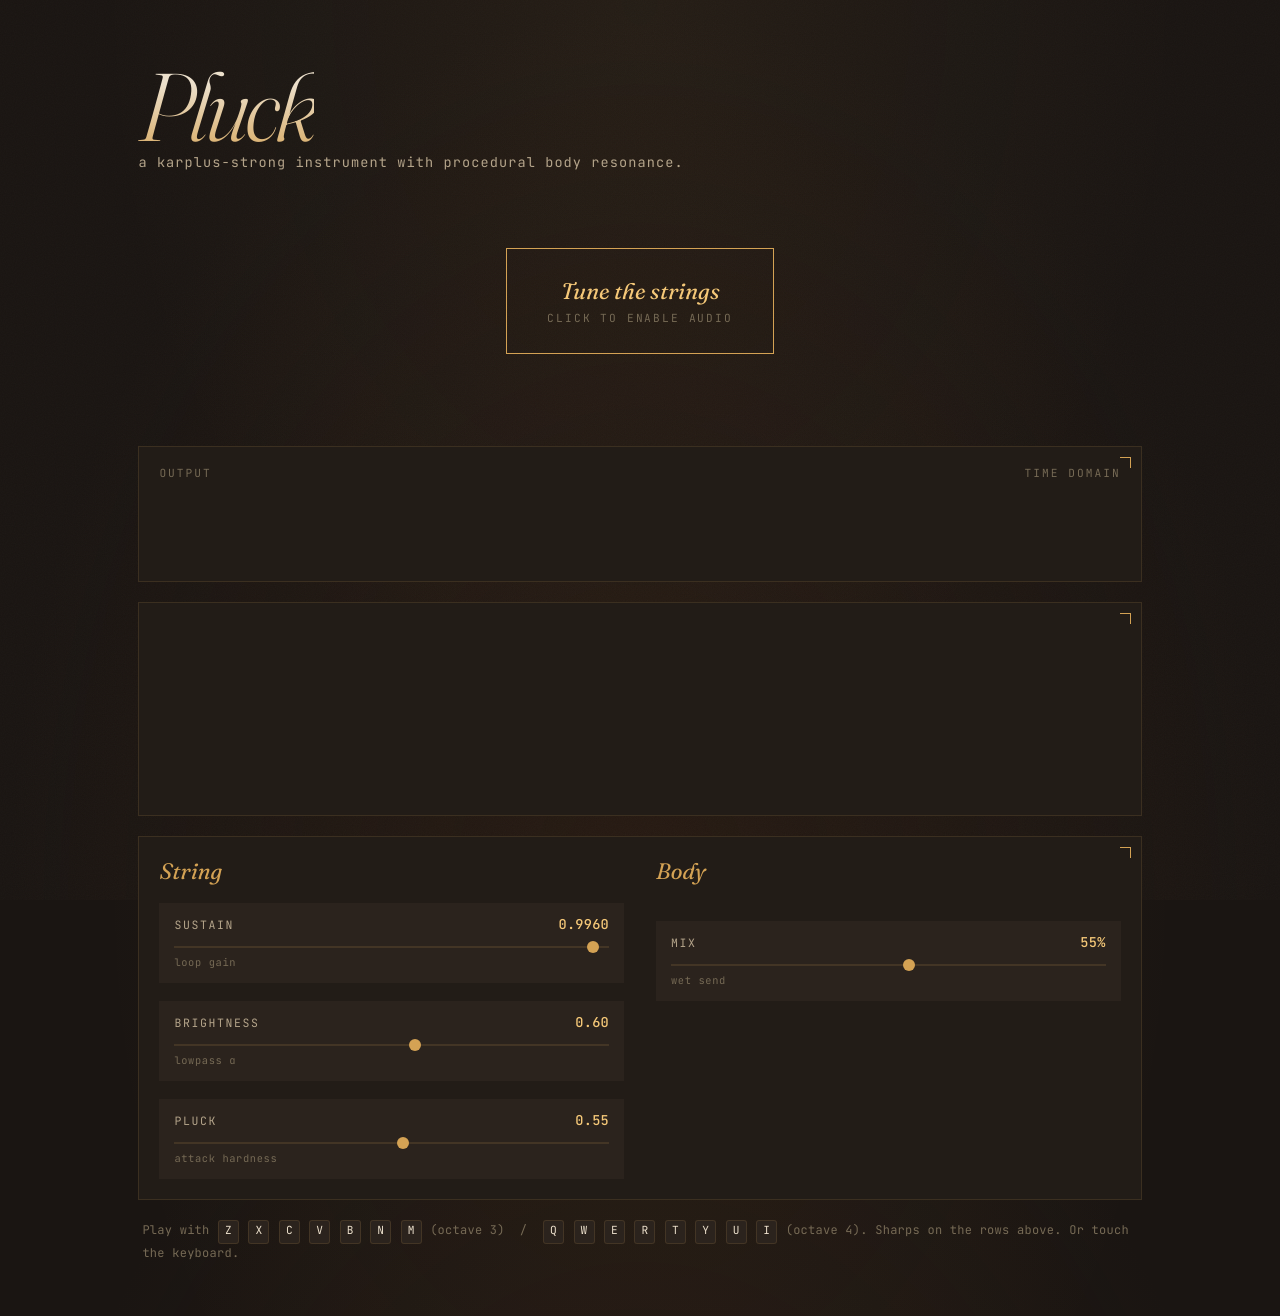
==== index.html @ 89f581f5 "Initial commit: Pluck Karplus-Strong instrument Includes the playable instrument (index.html), the b" ====
<!doctype html>
<html lang="en">
<head>
  <meta charset="utf-8">
  <meta name="viewport" content="width=device-width, initial-scale=1">
  <title>Pluck — a Karplus-Strong instrument</title>

  <link rel="preconnect" href="https://fonts.googleapis.com">
  <link rel="preconnect" href="https://fonts.gstatic.com" crossorigin>
  <link href="https://fonts.googleapis.com/css2?family=Fraunces:ital,opsz,wght@0,9..144,300..900;1,9..144,300..900&family=JetBrains+Mono:wght@400;500;700&display=swap" rel="stylesheet">

  <link rel="stylesheet" href="styles.css">
</head>
<body>

  <div class="scene">

    <header class="masthead">
      <h1 class="title">
        <span class="title-word">Pluck</span>
      </h1>
      <p class="tagline">A Karplus-Strong instrument with procedural body resonance.</p>
    </header>

    <section class="start-overlay" id="startOverlay">
      <button class="start-button" id="startButton">
        <span class="start-label">Tune the strings</span>
        <span class="start-hint">click to enable audio</span>
      </button>
    </section>

    <main class="stage" id="stage" hidden>

      <section class="panel visualizer-panel">
        <div class="panel-legend"><span>Output</span><span>time domain</span></div>
        <canvas class="waveform" id="waveform" aria-hidden="true"></canvas>
      </section>

      <section class="panel keyboard-panel" aria-label="Keyboard">
        <div class="keyboard" id="keyboard"></div>
      </section>

      <section class="panel controls-panel">

        <div class="knob-column">
          <div class="knob-title">String</div>

          <label class="knob">
            <span class="knob-name">Sustain</span>
            <input type="range" id="damping" min="0.85" max="0.9995" step="0.0005" value="0.996">
            <span class="knob-readout" id="dampingReadout">0.9960</span>
            <span class="knob-foot">loop gain</span>
          </label>

          <label class="knob">
            <span class="knob-name">Brightness</span>
            <input type="range" id="brightness" min="0.1" max="1.0" step="0.01" value="0.6">
            <span class="knob-readout" id="brightnessReadout">0.60</span>
            <span class="knob-foot">lowpass α</span>
          </label>

          <label class="knob">
            <span class="knob-name">Pluck</span>
            <input type="range" id="pluck" min="0.05" max="1.0" step="0.01" value="0.55">
            <span class="knob-readout" id="pluckReadout">0.55</span>
            <span class="knob-foot">attack hardness</span>
          </label>
        </div>

        <div class="knob-column">
          <div class="knob-title">Body</div>

          <div class="body-options" id="bodyOptions"></div>

          <label class="knob">
            <span class="knob-name">Mix</span>
            <input type="range" id="mix" min="0" max="1" step="0.01" value="0.55">
            <span class="knob-readout" id="mixReadout">55%</span>
            <span class="knob-foot">wet send</span>
          </label>
        </div>

      </section>

      <footer class="help">
        <p>
          Play with <kbd>Z</kbd> <kbd>X</kbd> <kbd>C</kbd> <kbd>V</kbd> <kbd>B</kbd> <kbd>N</kbd> <kbd>M</kbd>
          (octave 3) &nbsp;/&nbsp;
          <kbd>Q</kbd> <kbd>W</kbd> <kbd>E</kbd> <kbd>R</kbd> <kbd>T</kbd> <kbd>Y</kbd> <kbd>U</kbd> <kbd>I</kbd>
          (octave 4). Sharps on the rows above. Or touch the keyboard.
        </p>
      </footer>

    </main>

  </div>

  <script src="instrument.js" defer></script>
</body>
</html>
---- styles.css ----
/* ── Design tokens ──────────────────────────────────────────────────── */
:root {
  --bg-0: #1a1512;         /* page background */
  --bg-1: #221c17;         /* panels */
  --bg-2: #2b231d;         /* elevated surfaces */
  --line: rgba(212, 162, 84, 0.14);
  --ink-0: #ece0cc;        /* primary text */
  --ink-1: #b4a48a;        /* secondary text */
  --ink-2: #766a55;        /* tertiary text */
  --brass: #d4a254;        /* accent */
  --brass-glow: #f5c878;   /* active/highlight */
  --white-key: #ece0cc;
  --white-key-active: #f5c878;
  --black-key: #2b231d;
  --black-key-active: #d4a254;

  --serif: 'Fraunces', 'Iowan Old Style', 'Palatino', serif;
  --mono: 'JetBrains Mono', ui-monospace, 'SF Mono', Menlo, monospace;
}

/* ── Base ───────────────────────────────────────────────────────────── */
* { box-sizing: border-box; }
html, body { height: 100%; }

body {
  margin: 0;
  background:
    radial-gradient(ellipse at top, rgba(212, 162, 84, 0.06), transparent 60%),
    radial-gradient(ellipse at bottom, rgba(70, 40, 20, 0.3), transparent 70%),
    var(--bg-0);
  color: var(--ink-0);
  font-family: var(--mono);
  font-size: 13px;
  letter-spacing: 0.02em;
  -webkit-font-smoothing: antialiased;
  text-rendering: geometricPrecision;
}

/* Subtle film-grain noise overlay for texture */
body::before {
  content: '';
  position: fixed;
  inset: 0;
  pointer-events: none;
  z-index: 1;
  opacity: 0.035;
  background-image: url("data:image/svg+xml;utf8,<svg xmlns='http://www.w3.org/2000/svg' width='160' height='160'><filter id='n'><feTurbulence type='fractalNoise' baseFrequency='0.9' numOctaves='2' stitchTiles='stitch'/></filter><rect width='100%25' height='100%25' filter='url(%23n)' opacity='0.8'/></svg>");
}

.scene {
  position: relative;
  z-index: 2;
  max-width: 1080px;
  margin: 0 auto;
  padding: clamp(24px, 5vw, 64px) clamp(16px, 3vw, 40px) 48px;
  display: flex;
  flex-direction: column;
  gap: 28px;
}

/* ── Masthead ───────────────────────────────────────────────────────── */
.masthead {
  display: flex;
  flex-direction: column;
  gap: 4px;
}
.title {
  font-family: var(--serif);
  font-weight: 300;
  font-style: italic;
  font-size: clamp(3.5rem, 10vw, 6rem);
  line-height: 0.9;
  margin: 0;
  color: var(--ink-0);
  letter-spacing: -0.04em;
}
.title-word {
  background: linear-gradient(180deg, var(--ink-0) 30%, var(--brass) 100%);
  -webkit-background-clip: text;
          background-clip: text;
  color: transparent;
}
.tagline {
  margin: 0;
  color: var(--ink-1);
  font-size: 0.85rem;
  letter-spacing: 0.08em;
  text-transform: lowercase;
}

/* ── Start overlay ──────────────────────────────────────────────────── */
.start-overlay {
  display: flex;
  justify-content: center;
  padding: 48px 0 64px;
}
.start-button {
  appearance: none;
  background: transparent;
  border: 1px solid var(--brass);
  color: var(--ink-0);
  padding: 28px 40px;
  cursor: pointer;
  font-family: inherit;
  font-size: 0.95rem;
  letter-spacing: 0.12em;
  text-transform: uppercase;
  display: flex;
  flex-direction: column;
  gap: 6px;
  align-items: center;
  transition: background-color 140ms ease, box-shadow 140ms ease, transform 140ms ease;
}
.start-button:hover {
  background: rgba(212, 162, 84, 0.08);
  box-shadow: 0 0 0 4px rgba(212, 162, 84, 0.08);
  transform: translateY(-1px);
}
.start-label {
  font-family: var(--serif);
  font-style: italic;
  font-weight: 400;
  font-size: 1.4rem;
  letter-spacing: 0;
  text-transform: none;
  color: var(--brass-glow);
}
.start-hint { color: var(--ink-2); font-size: 0.7rem; }

/* ── Panels ─────────────────────────────────────────────────────────── */
.stage {
  display: grid;
  gap: 20px;
  grid-template-columns: 1fr;
}

.panel {
  background: var(--bg-1);
  border: 1px solid var(--line);
  padding: 20px;
  position: relative;
}
.panel::before {
  /* Hairline accent in the top-right corner */
  content: '';
  position: absolute;
  top: 10px;
  right: 10px;
  width: 10px;
  height: 10px;
  border-top: 1px solid var(--brass);
  border-right: 1px solid var(--brass);
}

.panel-legend {
  display: flex;
  justify-content: space-between;
  color: var(--ink-2);
  font-size: 0.7rem;
  letter-spacing: 0.18em;
  text-transform: uppercase;
  margin-bottom: 10px;
}

/* ── Visualizer ─────────────────────────────────────────────────────── */
.visualizer-panel { padding-bottom: 10px; }
.waveform {
  display: block;
  width: 100%;
  height: 80px;
}

/* ── Keyboard ───────────────────────────────────────────────────────── */
.keyboard-panel { padding: 16px; }
.keyboard {
  position: relative;
  height: 180px;
  user-select: none;
  touch-action: none;
}
.keys-white {
  display: flex;
  height: 100%;
  /* No gap: percentage widths must sum to 100% for black-key alignment.
     Separation between white keys comes from a right-side hairline. */
}
.keys-black {
  position: absolute;
  inset: 0;
  pointer-events: none;
  height: 62%;
}
.keys-black .key { pointer-events: auto; }

.key {
  appearance: none;
  border: none;
  cursor: pointer;
  display: flex;
  flex-direction: column;
  justify-content: flex-end;
  align-items: center;
  padding: 0 0 10px;
  gap: 4px;
  font-family: var(--mono);
  font-size: 0.7rem;
  letter-spacing: 0.04em;
  transition: background-color 80ms ease, transform 60ms ease;
}
.key-white {
  background: var(--white-key);
  color: var(--ink-2);
  border-radius: 0 0 3px 3px;
  border-right: 1px solid rgba(70, 40, 20, 0.18);
  box-shadow:
    inset 0 -3px 0 rgba(70, 40, 20, 0.25),
    inset 0 1px 0 rgba(255, 240, 220, 0.6);
}
.key-white:last-child { border-right: none; }
.key-white.is-active {
  background: var(--white-key-active);
  color: #3a2a0f;
  box-shadow:
    inset 0 -2px 0 rgba(70, 40, 20, 0.35),
    0 0 22px rgba(245, 200, 120, 0.35);
  transform: translateY(1px);
}
.key-black {
  position: absolute;
  top: 0;
  background: var(--black-key);
  color: var(--ink-1);
  border-radius: 0 0 3px 3px;
  height: 100%;
  box-shadow:
    inset 0 -4px 0 rgba(0, 0, 0, 0.5),
    inset 0 1px 0 rgba(255, 220, 180, 0.12),
    0 3px 6px rgba(0, 0, 0, 0.35);
  font-size: 0.62rem;
}
.key-black.is-active {
  background: var(--black-key-active);
  color: #2b231d;
  box-shadow:
    inset 0 -2px 0 rgba(0, 0, 0, 0.4),
    0 0 18px rgba(212, 162, 84, 0.5);
  transform: translateY(1px);
}

.key-label {
  font-weight: 500;
  opacity: 0.9;
}
.key-note {
  font-size: 0.6rem;
  opacity: 0.55;
  font-family: var(--serif);
  font-style: italic;
}

/* ── Controls ───────────────────────────────────────────────────────── */
.controls-panel {
  display: grid;
  grid-template-columns: 1fr 1fr;
  gap: 32px;
}
@media (max-width: 640px) {
  .controls-panel { grid-template-columns: 1fr; }
}

.knob-column {
  display: flex;
  flex-direction: column;
  gap: 18px;
}
.knob-title {
  font-family: var(--serif);
  font-style: italic;
  font-size: 1.4rem;
  color: var(--brass);
  letter-spacing: 0;
}

.knob {
  display: grid;
  grid-template-columns: 1fr auto;
  grid-template-areas:
    "name    readout"
    "slider  slider"
    "foot    foot";
  align-items: baseline;
  gap: 4px 8px;
  padding: 12px 14px;
  background: var(--bg-2);
  border: 1px solid transparent;
  transition: border-color 140ms ease;
}
.knob:focus-within { border-color: var(--brass); }

.knob-name {
  grid-area: name;
  font-size: 0.72rem;
  letter-spacing: 0.14em;
  text-transform: uppercase;
  color: var(--ink-1);
}
.knob-readout {
  grid-area: readout;
  font-family: var(--mono);
  font-weight: 500;
  color: var(--brass-glow);
  font-size: 0.85rem;
}
.knob-foot {
  grid-area: foot;
  font-size: 0.65rem;
  color: var(--ink-2);
  letter-spacing: 0.06em;
}

/* Range input */
.knob input[type="range"] {
  grid-area: slider;
  -webkit-appearance: none;
  appearance: none;
  width: 100%;
  height: 2px;
  background: var(--line);
  outline: none;
  margin: 8px 0 4px;
}
.knob input[type="range"]::-webkit-slider-thumb {
  -webkit-appearance: none;
  appearance: none;
  width: 12px;
  height: 12px;
  border-radius: 50%;
  background: var(--brass);
  cursor: grab;
  box-shadow: 0 0 0 0 rgba(245, 200, 120, 0.0);
  transition: box-shadow 120ms ease, background-color 120ms ease;
}
.knob input[type="range"]::-webkit-slider-thumb:hover {
  background: var(--brass-glow);
  box-shadow: 0 0 0 6px rgba(212, 162, 84, 0.12);
}
.knob input[type="range"]::-webkit-slider-thumb:active { cursor: grabbing; }
.knob input[type="range"]::-moz-range-thumb {
  width: 12px;
  height: 12px;
  border: none;
  border-radius: 50%;
  background: var(--brass);
  cursor: grab;
}

/* Body preset buttons */
.body-options {
  display: grid;
  grid-template-columns: 1fr 1fr;
  gap: 6px;
}
.body-option {
  appearance: none;
  background: var(--bg-2);
  border: 1px solid var(--line);
  color: var(--ink-1);
  padding: 12px 10px;
  cursor: pointer;
  font-family: var(--mono);
  font-size: 0.75rem;
  letter-spacing: 0.04em;
  text-align: left;
  transition: border-color 140ms ease, color 140ms ease, background-color 140ms ease;
}
.body-option:hover {
  color: var(--ink-0);
  border-color: rgba(212, 162, 84, 0.4);
}
.body-option.is-selected {
  background: rgba(212, 162, 84, 0.08);
  color: var(--brass-glow);
  border-color: var(--brass);
}

/* ── Help footer ────────────────────────────────────────────────────── */
.help {
  color: var(--ink-2);
  font-size: 0.75rem;
  line-height: 1.6;
  padding: 0 4px;
}
.help p { margin: 0 0 4px; }

kbd {
  display: inline-block;
  font-family: var(--mono);
  font-size: 0.7rem;
  padding: 2px 6px;
  color: var(--ink-0);
  background: var(--bg-2);
  border: 1px solid var(--line);
  border-radius: 3px;
  margin: 0 1px;
}
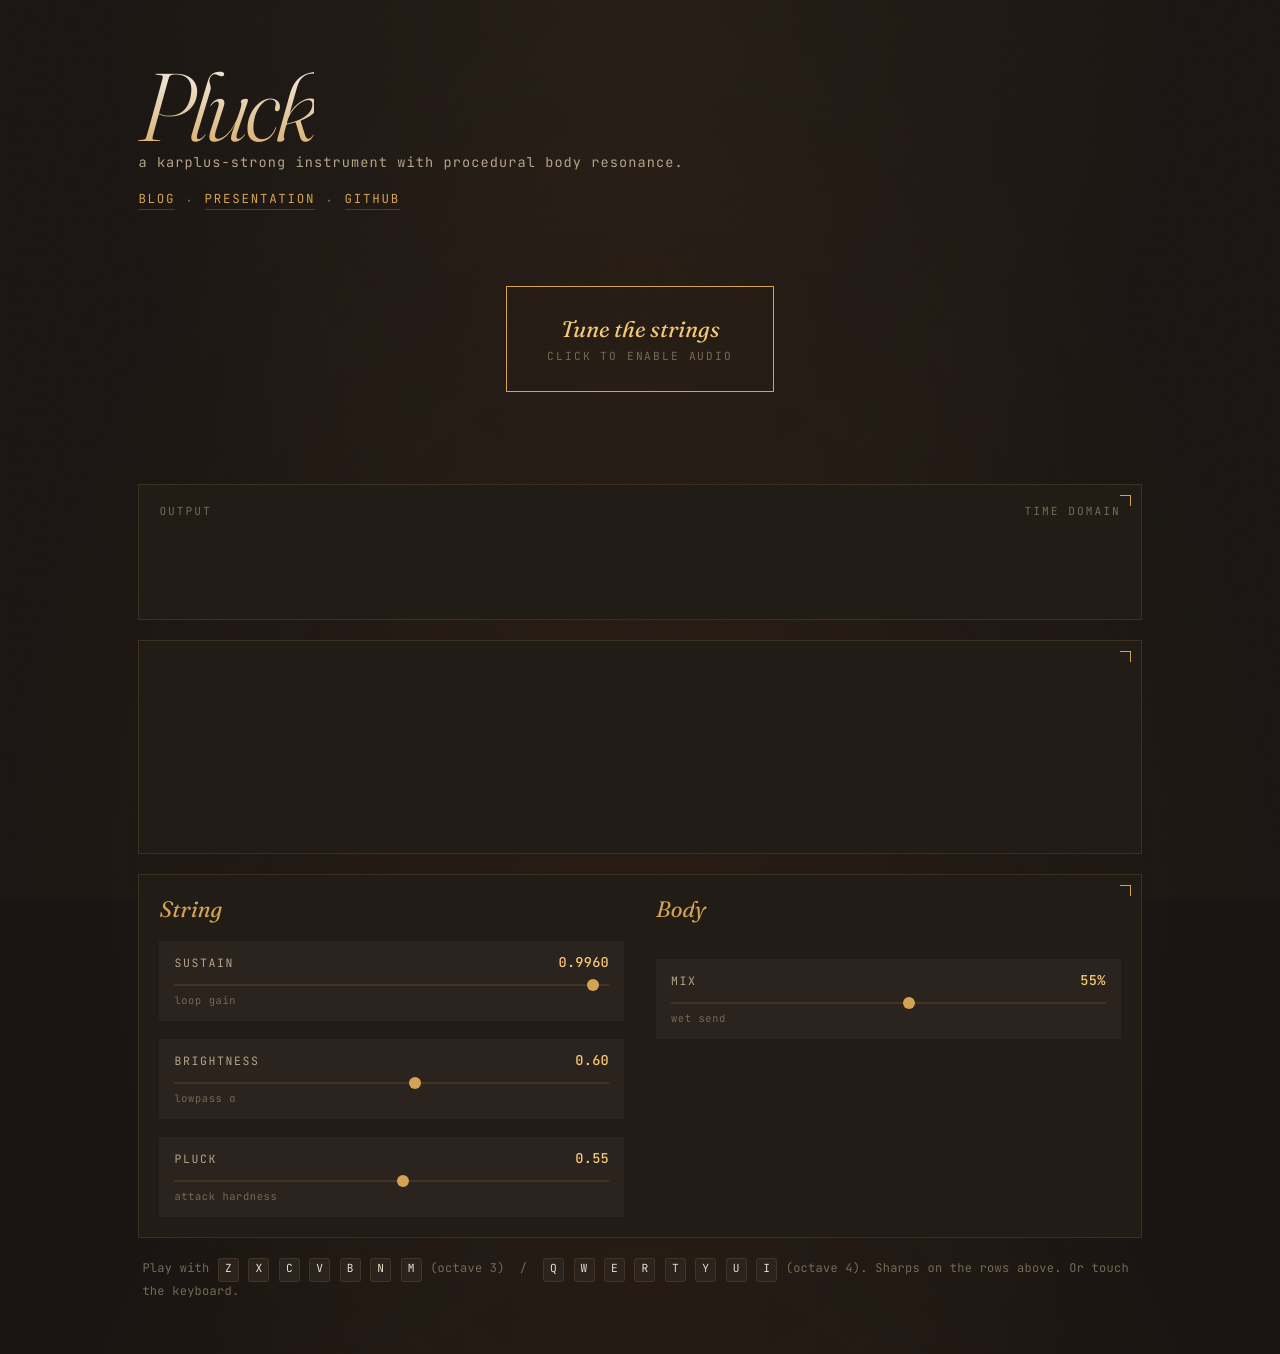
==== commit fe6f6970: "Add nav links from landing page to Blog, Presentation, and GitHub repo" ====
--- a/index.html
+++ b/index.html
@@ -20,6 +20,13 @@
         <span class="title-word">Pluck</span>
       </h1>
       <p class="tagline">A Karplus-Strong instrument with procedural body resonance.</p>
+      <nav class="site-nav" aria-label="Project pages">
+        <a class="site-nav-link" href="BLOG.html">Blog</a>
+        <span class="site-nav-sep" aria-hidden="true">·</span>
+        <a class="site-nav-link" href="presentation.html">Presentation</a>
+        <span class="site-nav-sep" aria-hidden="true">·</span>
+        <a class="site-nav-link" href="https://github.com/stephanienguyen2020/cs-sound-final-project" target="_blank" rel="noopener">GitHub</a>
+      </nav>
     </header>
 
     <section class="start-overlay" id="startOverlay">
--- a/styles.css
+++ b/styles.css
@@ -88,6 +88,32 @@
   text-transform: lowercase;
 }
 
+.site-nav {
+  margin-top: 14px;
+  display: flex;
+  align-items: center;
+  gap: 10px;
+  font-size: 0.78rem;
+  letter-spacing: 0.14em;
+  text-transform: uppercase;
+}
+.site-nav-link {
+  color: var(--brass);
+  text-decoration: none;
+  padding-bottom: 2px;
+  border-bottom: 1px solid rgba(212, 162, 84, 0.25);
+  transition: color 120ms ease, border-color 120ms ease;
+}
+.site-nav-link:hover,
+.site-nav-link:focus-visible {
+  color: var(--brass-glow);
+  border-bottom-color: var(--brass-glow);
+  outline: none;
+}
+.site-nav-sep {
+  color: var(--ink-2);
+}
+
 /* ── Start overlay ──────────────────────────────────────────────────── */
 .start-overlay {
   display: flex;
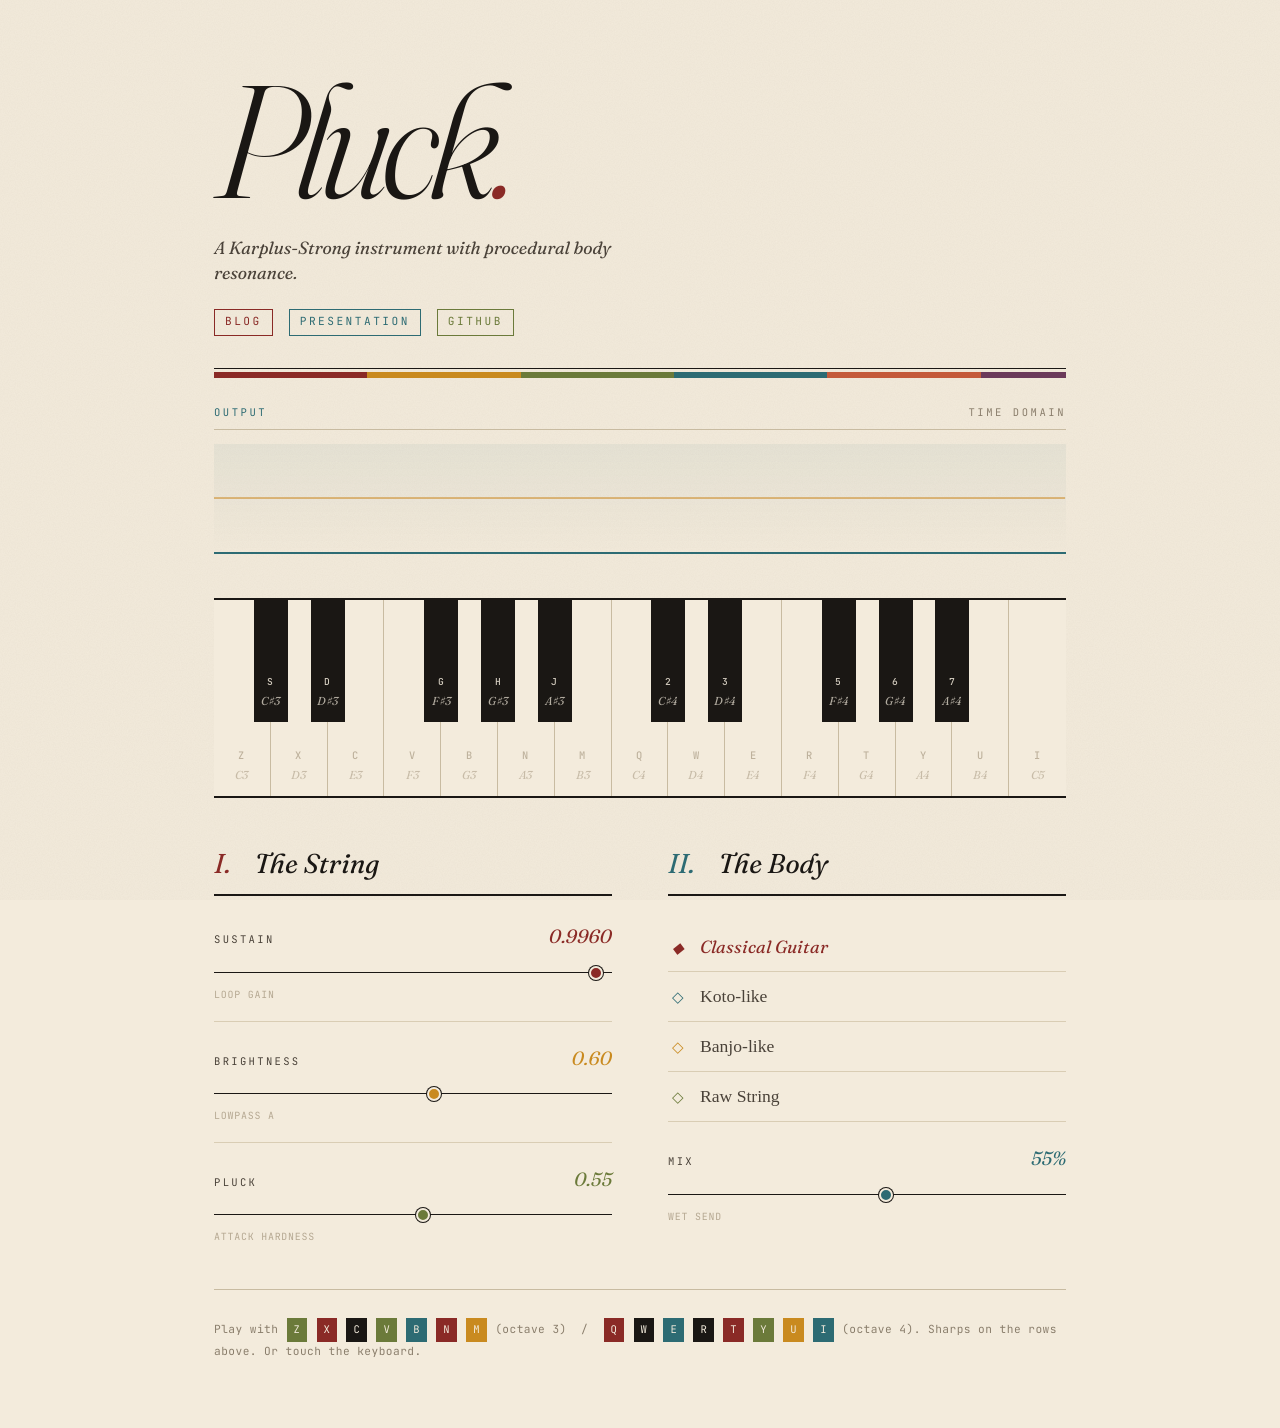
==== commit 84b997ec: "Redesign UI with editorial magazine palette; auto-boot audio Replace dark brass theme with a cream-p" ====
--- a/index.html
+++ b/index.html
@@ -29,14 +29,7 @@
       </nav>
     </header>
 
-    <section class="start-overlay" id="startOverlay">
-      <button class="start-button" id="startButton">
-        <span class="start-label">Tune the strings</span>
-        <span class="start-hint">click to enable audio</span>
-      </button>
-    </section>
-
-    <main class="stage" id="stage" hidden>
+    <main class="stage" id="stage">
 
       <section class="panel visualizer-panel">
         <div class="panel-legend"><span>Output</span><span>time domain</span></div>
--- a/styles.css
+++ b/styles.css
@@ -1,21 +1,26 @@
 /* ── Design tokens ──────────────────────────────────────────────────── */
 :root {
-  --bg-0: #1a1512;         /* page background */
-  --bg-1: #221c17;         /* panels */
-  --bg-2: #2b231d;         /* elevated surfaces */
-  --line: rgba(212, 162, 84, 0.14);
-  --ink-0: #ece0cc;        /* primary text */
-  --ink-1: #b4a48a;        /* secondary text */
-  --ink-2: #766a55;        /* tertiary text */
-  --brass: #d4a254;        /* accent */
-  --brass-glow: #f5c878;   /* active/highlight */
-  --white-key: #ece0cc;
-  --white-key-active: #f5c878;
-  --black-key: #2b231d;
-  --black-key-active: #d4a254;
+  /* Cream paper palette */
+  --paper:        #f3ebdc;   /* page */
+  --paper-deep:   #ebe1cd;   /* elevated surface */
+  --paper-edge:   #e1d4ba;
+  --ink:          #1a1714;
+  --ink-soft:     #4a4239;
+  --ink-mute:     #8a7e6c;
+  --ink-faint:    #b5a892;
+  --rule:         #c8bba1;
+  --rule-soft:    #d9cdb4;
+
+  /* Editorial accents — vintage Penguin / Italian magazine feel */
+  --burgundy:     #8a2a26;
+  --ochre:        #c98a1f;
+  --olive:        #6b7a3a;
+  --teal:         #2d6b73;
+  --terracotta:   #c45a3a;
+  --plum:         #6b3a5a;
 
   --serif: 'Fraunces', 'Iowan Old Style', 'Palatino', serif;
-  --mono: 'JetBrains Mono', ui-monospace, 'SF Mono', Menlo, monospace;
+  --mono:  'JetBrains Mono', ui-monospace, 'SF Mono', Menlo, monospace;
 }
 
 /* ── Base ───────────────────────────────────────────────────────────── */
@@ -24,191 +29,192 @@
 
 body {
   margin: 0;
-  background:
-    radial-gradient(ellipse at top, rgba(212, 162, 84, 0.06), transparent 60%),
-    radial-gradient(ellipse at bottom, rgba(70, 40, 20, 0.3), transparent 70%),
-    var(--bg-0);
-  color: var(--ink-0);
-  font-family: var(--mono);
-  font-size: 13px;
-  letter-spacing: 0.02em;
+  min-height: 100vh;
+  color: var(--ink);
+  background: var(--paper);
+  font-family: var(--serif);
+  font-size: 16px;
+  line-height: 1.55;
   -webkit-font-smoothing: antialiased;
   text-rendering: geometricPrecision;
 }
 
-/* Subtle film-grain noise overlay for texture */
+/* Paper grain */
 body::before {
   content: '';
   position: fixed;
   inset: 0;
   pointer-events: none;
   z-index: 1;
-  opacity: 0.035;
-  background-image: url("data:image/svg+xml;utf8,<svg xmlns='http://www.w3.org/2000/svg' width='160' height='160'><filter id='n'><feTurbulence type='fractalNoise' baseFrequency='0.9' numOctaves='2' stitchTiles='stitch'/></filter><rect width='100%25' height='100%25' filter='url(%23n)' opacity='0.8'/></svg>");
+  opacity: 0.45;
+  mix-blend-mode: multiply;
+  background-image: url("data:image/svg+xml;utf8,<svg xmlns='http://www.w3.org/2000/svg' width='220' height='220'><filter id='n'><feTurbulence type='fractalNoise' baseFrequency='0.85' numOctaves='2' stitchTiles='stitch'/><feColorMatrix values='0 0 0 0 0.12  0 0 0 0 0.1  0 0 0 0 0.07  0 0 0 0.10 0'/></filter><rect width='100%25' height='100%25' filter='url(%23n)'/></svg>");
 }
 
 .scene {
   position: relative;
   z-index: 2;
-  max-width: 1080px;
+  max-width: 980px;
   margin: 0 auto;
-  padding: clamp(24px, 5vw, 64px) clamp(16px, 3vw, 40px) 48px;
+  padding: clamp(36px, 6vw, 72px) clamp(24px, 5vw, 64px) 64px;
   display: flex;
   flex-direction: column;
-  gap: 28px;
 }
 
 /* ── Masthead ───────────────────────────────────────────────────────── */
 .masthead {
   display: flex;
   flex-direction: column;
-  gap: 4px;
-}
+  padding-bottom: 32px;
+  margin-bottom: 36px;
+  position: relative;
+  border-bottom: 1px solid var(--ink);
+}
+
+/* Stack of colored rules under the masthead — like a magazine spine */
+.masthead::after {
+  content: '';
+  position: absolute;
+  left: 0; right: 0;
+  bottom: -10px;
+  height: 6px;
+  background:
+    linear-gradient(90deg,
+      var(--burgundy)   0%   18%,
+      var(--ochre)      18%  36%,
+      var(--olive)      36%  54%,
+      var(--teal)       54%  72%,
+      var(--terracotta) 72%  90%,
+      var(--plum)       90%  100%);
+}
+
 .title {
   font-family: var(--serif);
   font-weight: 300;
   font-style: italic;
-  font-size: clamp(3.5rem, 10vw, 6rem);
-  line-height: 0.9;
-  margin: 0;
-  color: var(--ink-0);
-  letter-spacing: -0.04em;
+  font-size: clamp(5rem, 16vw, 10rem);
+  line-height: 0.86;
+  margin: 0 0 12px;
+  color: var(--ink);
+  letter-spacing: -0.055em;
 }
 .title-word {
-  background: linear-gradient(180deg, var(--ink-0) 30%, var(--brass) 100%);
-  -webkit-background-clip: text;
-          background-clip: text;
-  color: transparent;
-}
+  color: var(--ink);
+  background: none;
+  -webkit-background-clip: initial;
+          background-clip: initial;
+  position: relative;
+}
+.title-word::after {
+  content: '.';
+  color: var(--burgundy);
+}
+
 .tagline {
-  margin: 0;
-  color: var(--ink-1);
-  font-size: 0.85rem;
-  letter-spacing: 0.08em;
-  text-transform: lowercase;
+  margin: 14px 0 0;
+  color: var(--ink-soft);
+  font-family: var(--serif);
+  font-style: italic;
+  font-weight: 400;
+  font-size: 1.1rem;
+  max-width: 38ch;
+  line-height: 1.45;
+  text-transform: none;
+  letter-spacing: 0;
 }
 
 .site-nav {
-  margin-top: 14px;
+  margin-top: 22px;
   display: flex;
   align-items: center;
-  gap: 10px;
-  font-size: 0.78rem;
-  letter-spacing: 0.14em;
+  gap: 16px;
+  font-family: var(--mono);
+  font-size: 0.7rem;
+  letter-spacing: 0.22em;
   text-transform: uppercase;
+  color: var(--ink-mute);
 }
 .site-nav-link {
-  color: var(--brass);
   text-decoration: none;
-  padding-bottom: 2px;
-  border-bottom: 1px solid rgba(212, 162, 84, 0.25);
-  transition: color 120ms ease, border-color 120ms ease;
-}
+  padding: 4px 10px;
+  border: 1px solid var(--ink);
+  transition: color 160ms ease, background 160ms ease;
+}
+.site-nav-link:nth-child(1) { color: var(--burgundy); border-color: var(--burgundy); }
+.site-nav-link:nth-child(3) { color: var(--teal);     border-color: var(--teal); }
+.site-nav-link:nth-child(5) { color: var(--olive);    border-color: var(--olive); }
+
 .site-nav-link:hover,
 .site-nav-link:focus-visible {
-  color: var(--brass-glow);
-  border-bottom-color: var(--brass-glow);
+  color: var(--paper);
+  background: currentColor;
   outline: none;
 }
-.site-nav-sep {
-  color: var(--ink-2);
-}
-
-/* ── Start overlay ──────────────────────────────────────────────────── */
-.start-overlay {
-  display: flex;
-  justify-content: center;
-  padding: 48px 0 64px;
-}
-.start-button {
-  appearance: none;
-  background: transparent;
-  border: 1px solid var(--brass);
-  color: var(--ink-0);
-  padding: 28px 40px;
-  cursor: pointer;
-  font-family: inherit;
-  font-size: 0.95rem;
-  letter-spacing: 0.12em;
-  text-transform: uppercase;
-  display: flex;
-  flex-direction: column;
-  gap: 6px;
-  align-items: center;
-  transition: background-color 140ms ease, box-shadow 140ms ease, transform 140ms ease;
-}
-.start-button:hover {
-  background: rgba(212, 162, 84, 0.08);
-  box-shadow: 0 0 0 4px rgba(212, 162, 84, 0.08);
-  transform: translateY(-1px);
-}
-.start-label {
-  font-family: var(--serif);
-  font-style: italic;
-  font-weight: 400;
-  font-size: 1.4rem;
-  letter-spacing: 0;
-  text-transform: none;
-  color: var(--brass-glow);
-}
-.start-hint { color: var(--ink-2); font-size: 0.7rem; }
-
-/* ── Panels ─────────────────────────────────────────────────────────── */
+.site-nav-link:hover { color: var(--paper); }
+.site-nav-link:nth-child(1):hover { background: var(--burgundy); color: var(--paper); }
+.site-nav-link:nth-child(3):hover { background: var(--teal);     color: var(--paper); }
+.site-nav-link:nth-child(5):hover { background: var(--olive);    color: var(--paper); }
+
+.site-nav-sep { display: none; }
+
+/* Start overlay no longer rendered */
+.start-overlay { display: none; }
+
+/* ── Stage layout ───────────────────────────────────────────────────── */
 .stage {
   display: grid;
-  gap: 20px;
+  gap: 0;
   grid-template-columns: 1fr;
 }
 
 .panel {
-  background: var(--bg-1);
-  border: 1px solid var(--line);
-  padding: 20px;
+  background: transparent;
+  border: none;
+  padding: 0;
   position: relative;
-}
-.panel::before {
-  /* Hairline accent in the top-right corner */
-  content: '';
-  position: absolute;
-  top: 10px;
-  right: 10px;
-  width: 10px;
-  height: 10px;
-  border-top: 1px solid var(--brass);
-  border-right: 1px solid var(--brass);
-}
+  margin-bottom: 36px;
+}
+.panel::before { content: none; }
 
 .panel-legend {
   display: flex;
   justify-content: space-between;
-  color: var(--ink-2);
-  font-size: 0.7rem;
-  letter-spacing: 0.18em;
+  align-items: baseline;
+  color: var(--ink-mute);
+  font-family: var(--mono);
+  font-size: 0.66rem;
+  letter-spacing: 0.24em;
   text-transform: uppercase;
-  margin-bottom: 10px;
-}
+  margin: 0 0 14px;
+  padding-bottom: 8px;
+  border-bottom: 1px solid var(--rule);
+}
+.visualizer-panel .panel-legend span:first-child { color: var(--teal); }
 
 /* ── Visualizer ─────────────────────────────────────────────────────── */
-.visualizer-panel { padding-bottom: 10px; }
 .waveform {
   display: block;
   width: 100%;
-  height: 80px;
+  height: 110px;
+  background:
+    linear-gradient(180deg, rgba(45, 107, 115, 0.06) 0%, transparent 100%);
+  border-bottom: 2px solid var(--teal);
 }
 
 /* ── Keyboard ───────────────────────────────────────────────────────── */
-.keyboard-panel { padding: 16px; }
+.keyboard-panel { padding-top: 8px; }
 .keyboard {
   position: relative;
-  height: 180px;
+  height: 200px;
   user-select: none;
   touch-action: none;
+  border-top: 2px solid var(--ink);
+  border-bottom: 2px solid var(--ink);
+  background: var(--paper-deep);
 }
 .keys-white {
   display: flex;
   height: 100%;
-  /* No gap: percentage widths must sum to 100% for black-key alignment.
-     Separation between white keys comes from a right-side hairline. */
 }
 .keys-black {
   position: absolute;
@@ -226,87 +232,103 @@
   flex-direction: column;
   justify-content: flex-end;
   align-items: center;
-  padding: 0 0 10px;
-  gap: 4px;
-  font-family: var(--mono);
-  font-size: 0.7rem;
-  letter-spacing: 0.04em;
-  transition: background-color 80ms ease, transform 60ms ease;
+  padding: 0 0 14px;
+  gap: 6px;
+  font-family: var(--mono);
+  font-size: 0.65rem;
+  letter-spacing: 0.08em;
+  text-transform: uppercase;
+  transition: background-color 80ms ease, color 80ms ease;
 }
 .key-white {
-  background: var(--white-key);
-  color: var(--ink-2);
-  border-radius: 0 0 3px 3px;
-  border-right: 1px solid rgba(70, 40, 20, 0.18);
-  box-shadow:
-    inset 0 -3px 0 rgba(70, 40, 20, 0.25),
-    inset 0 1px 0 rgba(255, 240, 220, 0.6);
+  background: var(--paper);
+  color: var(--ink-faint);
+  border-right: 1px solid var(--rule);
 }
 .key-white:last-child { border-right: none; }
-.key-white.is-active {
-  background: var(--white-key-active);
-  color: #3a2a0f;
-  box-shadow:
-    inset 0 -2px 0 rgba(70, 40, 20, 0.35),
-    0 0 22px rgba(245, 200, 120, 0.35);
-  transform: translateY(1px);
-}
+
+/* Cycle each active white key through the palette by position */
+.key-white.is-active                { background: var(--burgundy);   color: var(--paper); }
+.key-white[data-white-index="1"].is-active  { background: var(--ochre); }
+.key-white[data-white-index="2"].is-active  { background: var(--olive); }
+.key-white[data-white-index="3"].is-active  { background: var(--teal); }
+.key-white[data-white-index="4"].is-active  { background: var(--terracotta); }
+.key-white[data-white-index="5"].is-active  { background: var(--plum); }
+.key-white[data-white-index="6"].is-active  { background: var(--burgundy); }
+.key-white[data-white-index="7"].is-active  { background: var(--ochre); }
+.key-white[data-white-index="8"].is-active  { background: var(--olive); }
+.key-white[data-white-index="9"].is-active  { background: var(--teal); }
+.key-white[data-white-index="10"].is-active { background: var(--terracotta); }
+.key-white[data-white-index="11"].is-active { background: var(--plum); }
+.key-white[data-white-index="12"].is-active { background: var(--burgundy); }
+.key-white[data-white-index="13"].is-active { background: var(--ochre); }
+.key-white[data-white-index="14"].is-active { background: var(--olive); }
+
 .key-black {
   position: absolute;
   top: 0;
-  background: var(--black-key);
-  color: var(--ink-1);
-  border-radius: 0 0 3px 3px;
+  background: var(--ink);
+  color: var(--paper);
   height: 100%;
-  box-shadow:
-    inset 0 -4px 0 rgba(0, 0, 0, 0.5),
-    inset 0 1px 0 rgba(255, 220, 180, 0.12),
-    0 3px 6px rgba(0, 0, 0, 0.35);
-  font-size: 0.62rem;
+  border-radius: 0;
+  box-shadow: 1px 0 0 var(--paper);
+  font-size: 0.6rem;
 }
 .key-black.is-active {
-  background: var(--black-key-active);
-  color: #2b231d;
-  box-shadow:
-    inset 0 -2px 0 rgba(0, 0, 0, 0.4),
-    0 0 18px rgba(212, 162, 84, 0.5);
-  transform: translateY(1px);
-}
-
-.key-label {
-  font-weight: 500;
-  opacity: 0.9;
-}
+  background: var(--ochre);
+  color: var(--ink);
+}
+
+.key-label { font-weight: 500; opacity: 0.85; font-family: var(--mono); }
 .key-note {
-  font-size: 0.6rem;
-  opacity: 0.55;
   font-family: var(--serif);
   font-style: italic;
+  font-size: 0.72rem;
+  text-transform: none;
+  letter-spacing: 0;
+  opacity: 0.7;
 }
 
 /* ── Controls ───────────────────────────────────────────────────────── */
 .controls-panel {
   display: grid;
   grid-template-columns: 1fr 1fr;
-  gap: 32px;
+  gap: 56px;
+  padding-top: 8px;
 }
 @media (max-width: 640px) {
-  .controls-panel { grid-template-columns: 1fr; }
+  .controls-panel { grid-template-columns: 1fr; gap: 40px; }
 }
 
 .knob-column {
   display: flex;
   flex-direction: column;
-  gap: 18px;
-}
+  gap: 22px;
+}
+
+/* Replace the "String"/"Body" plain text with editorial titles */
 .knob-title {
   font-family: var(--serif);
   font-style: italic;
-  font-size: 1.4rem;
-  color: var(--brass);
-  letter-spacing: 0;
-}
-
+  font-weight: 400;
+  letter-spacing: -0.01em;
+  display: flex;
+  align-items: baseline;
+  gap: 12px;
+  padding-bottom: 10px;
+  border-bottom: 2px solid var(--ink);
+  margin-bottom: 4px;
+  font-size: 0;        /* hide the literal HTML text */
+}
+.knob-title::before,
+.knob-title::after { font-size: 1.7rem; }
+
+.knob-column:nth-child(1) .knob-title::before { content: 'I.';  color: var(--burgundy); }
+.knob-column:nth-child(2) .knob-title::before { content: 'II.'; color: var(--teal); }
+.knob-column:nth-child(1) .knob-title::after  { content: ' The String'; color: var(--ink); }
+.knob-column:nth-child(2) .knob-title::after  { content: ' The Body';   color: var(--ink); }
+
+/* Each control */
 .knob {
   display: grid;
   grid-template-columns: 1fr auto;
@@ -315,117 +337,165 @@
     "slider  slider"
     "foot    foot";
   align-items: baseline;
-  gap: 4px 8px;
-  padding: 12px 14px;
-  background: var(--bg-2);
-  border: 1px solid transparent;
-  transition: border-color 140ms ease;
-}
-.knob:focus-within { border-color: var(--brass); }
+  gap: 6px 12px;
+  padding: 0 0 18px;
+  border-bottom: 1px solid var(--rule-soft);
+  background: transparent;
+  border-radius: 0;
+}
+.knob:last-child { border-bottom: none; padding-bottom: 0; }
 
 .knob-name {
   grid-area: name;
-  font-size: 0.72rem;
-  letter-spacing: 0.14em;
+  font-family: var(--mono);
+  font-size: 0.66rem;
+  letter-spacing: 0.22em;
   text-transform: uppercase;
-  color: var(--ink-1);
+  color: var(--ink-soft);
 }
 .knob-readout {
   grid-area: readout;
-  font-family: var(--mono);
-  font-weight: 500;
-  color: var(--brass-glow);
-  font-size: 0.85rem;
+  font-family: var(--serif);
+  font-style: italic;
+  font-weight: 400;
+  font-size: 1.2rem;
+  letter-spacing: 0;
 }
 .knob-foot {
   grid-area: foot;
-  font-size: 0.65rem;
-  color: var(--ink-2);
-  letter-spacing: 0.06em;
-}
-
-/* Range input */
+  font-family: var(--mono);
+  font-size: 0.62rem;
+  color: var(--ink-faint);
+  letter-spacing: 0.08em;
+  text-transform: uppercase;
+}
+
+/* Per-control accent colors */
+.knob:has(#damping)    .knob-readout { color: var(--burgundy); }
+.knob:has(#brightness) .knob-readout { color: var(--ochre); }
+.knob:has(#pluck)      .knob-readout { color: var(--olive); }
+.knob:has(#mix)        .knob-readout { color: var(--teal); }
+
+/* Range input — thin black baseline with a colored thumb */
 .knob input[type="range"] {
   grid-area: slider;
   -webkit-appearance: none;
   appearance: none;
   width: 100%;
-  height: 2px;
-  background: var(--line);
+  height: 1px;
+  background: var(--ink);
   outline: none;
-  margin: 8px 0 4px;
+  margin: 14px 0 8px;
 }
 .knob input[type="range"]::-webkit-slider-thumb {
   -webkit-appearance: none;
   appearance: none;
-  width: 12px;
-  height: 12px;
+  width: 14px;
+  height: 14px;
   border-radius: 50%;
-  background: var(--brass);
+  background: var(--burgundy);
+  border: 2px solid var(--paper);
   cursor: grab;
-  box-shadow: 0 0 0 0 rgba(245, 200, 120, 0.0);
-  transition: box-shadow 120ms ease, background-color 120ms ease;
-}
-.knob input[type="range"]::-webkit-slider-thumb:hover {
-  background: var(--brass-glow);
-  box-shadow: 0 0 0 6px rgba(212, 162, 84, 0.12);
-}
-.knob input[type="range"]::-webkit-slider-thumb:active { cursor: grabbing; }
+  box-shadow: 0 0 0 1px var(--ink);
+  transition: transform 140ms ease, box-shadow 160ms ease;
+}
+.knob input[type="range"]::-webkit-slider-thumb:hover { transform: scale(1.15); }
 .knob input[type="range"]::-moz-range-thumb {
-  width: 12px;
-  height: 12px;
-  border: none;
+  width: 14px;
+  height: 14px;
+  border: 2px solid var(--paper);
   border-radius: 50%;
-  background: var(--brass);
+  background: var(--burgundy);
   cursor: grab;
-}
-
-/* Body preset buttons */
+  box-shadow: 0 0 0 1px var(--ink);
+}
+#damping::-webkit-slider-thumb    { background: var(--burgundy); }
+#brightness::-webkit-slider-thumb { background: var(--ochre); }
+#pluck::-webkit-slider-thumb      { background: var(--olive); }
+#mix::-webkit-slider-thumb        { background: var(--teal); }
+#damping::-moz-range-thumb        { background: var(--burgundy); }
+#brightness::-moz-range-thumb     { background: var(--ochre); }
+#pluck::-moz-range-thumb          { background: var(--olive); }
+#mix::-moz-range-thumb            { background: var(--teal); }
+
+/* Body preset list — colored diamond markers per row */
 .body-options {
-  display: grid;
-  grid-template-columns: 1fr 1fr;
-  gap: 6px;
+  display: flex;
+  flex-direction: column;
+  gap: 0;
+  padding: 0;
+  border-bottom: 1px solid var(--rule-soft);
 }
 .body-option {
   appearance: none;
-  background: var(--bg-2);
-  border: 1px solid var(--line);
-  color: var(--ink-1);
-  padding: 12px 10px;
+  background: transparent;
+  border: none;
+  border-top: 1px solid var(--rule-soft);
+  color: var(--ink-soft);
+  padding: 14px 0 14px 32px;
   cursor: pointer;
-  font-family: var(--mono);
-  font-size: 0.75rem;
-  letter-spacing: 0.04em;
+  font-family: var(--serif);
+  font-size: 1.1rem;
+  font-weight: 400;
+  letter-spacing: 0;
   text-align: left;
-  transition: border-color 140ms ease, color 140ms ease, background-color 140ms ease;
-}
-.body-option:hover {
-  color: var(--ink-0);
-  border-color: rgba(212, 162, 84, 0.4);
-}
-.body-option.is-selected {
-  background: rgba(212, 162, 84, 0.08);
-  color: var(--brass-glow);
-  border-color: var(--brass);
-}
+  text-transform: none;
+  position: relative;
+  transition: color 160ms ease, background 160ms ease;
+}
+.body-option:first-child { border-top: none; }
+.body-option::before {
+  content: '◇';
+  position: absolute;
+  left: 4px;
+  top: 50%;
+  transform: translateY(-50%);
+  font-size: 0.95rem;
+  transition: color 160ms ease, transform 160ms ease;
+}
+.body-option[data-preset="guitar"]::before { color: var(--burgundy); }
+.body-option[data-preset="koto"]::before   { color: var(--teal); }
+.body-option[data-preset="banjo"]::before  { color: var(--ochre); }
+.body-option[data-preset="none"]::before   { color: var(--olive); }
+
+.body-option:hover { color: var(--ink); }
+.body-option:hover::before { transform: translateY(-50%) scale(1.3); }
+
+.body-option.is-selected { font-style: italic; }
+.body-option[data-preset="guitar"].is-selected { color: var(--burgundy); }
+.body-option[data-preset="koto"].is-selected   { color: var(--teal); }
+.body-option[data-preset="banjo"].is-selected  { color: var(--ochre); }
+.body-option[data-preset="none"].is-selected   { color: var(--olive); }
+
+.body-option.is-selected::before { content: '◆'; }
 
 /* ── Help footer ────────────────────────────────────────────────────── */
 .help {
-  color: var(--ink-2);
-  font-size: 0.75rem;
-  line-height: 1.6;
-  padding: 0 4px;
-}
-.help p { margin: 0 0 4px; }
+  color: var(--ink-mute);
+  font-family: var(--mono);
+  font-size: 0.7rem;
+  line-height: 1.95;
+  letter-spacing: 0.04em;
+  padding-top: 28px;
+  margin-top: 8px;
+  border-top: 1px solid var(--rule);
+  text-align: left;
+}
+.help p { margin: 0; }
 
 kbd {
   display: inline-block;
   font-family: var(--mono);
-  font-size: 0.7rem;
-  padding: 2px 6px;
-  color: var(--ink-0);
-  background: var(--bg-2);
-  border: 1px solid var(--line);
-  border-radius: 3px;
+  font-size: 0.66rem;
+  padding: 2px 7px;
+  color: var(--paper);
+  background: var(--ink);
+  border: none;
+  border-radius: 0;
   margin: 0 1px;
-}
+  letter-spacing: 0.04em;
+}
+.help p:nth-child(1) kbd:nth-of-type(2n)   { background: var(--burgundy); }
+.help p:nth-child(1) kbd:nth-of-type(3n+1) { background: var(--olive); }
+.help p:nth-child(1) kbd:nth-of-type(5n)   { background: var(--teal); }
+.help p:nth-child(1) kbd:nth-of-type(7n)   { background: var(--ochre); }
